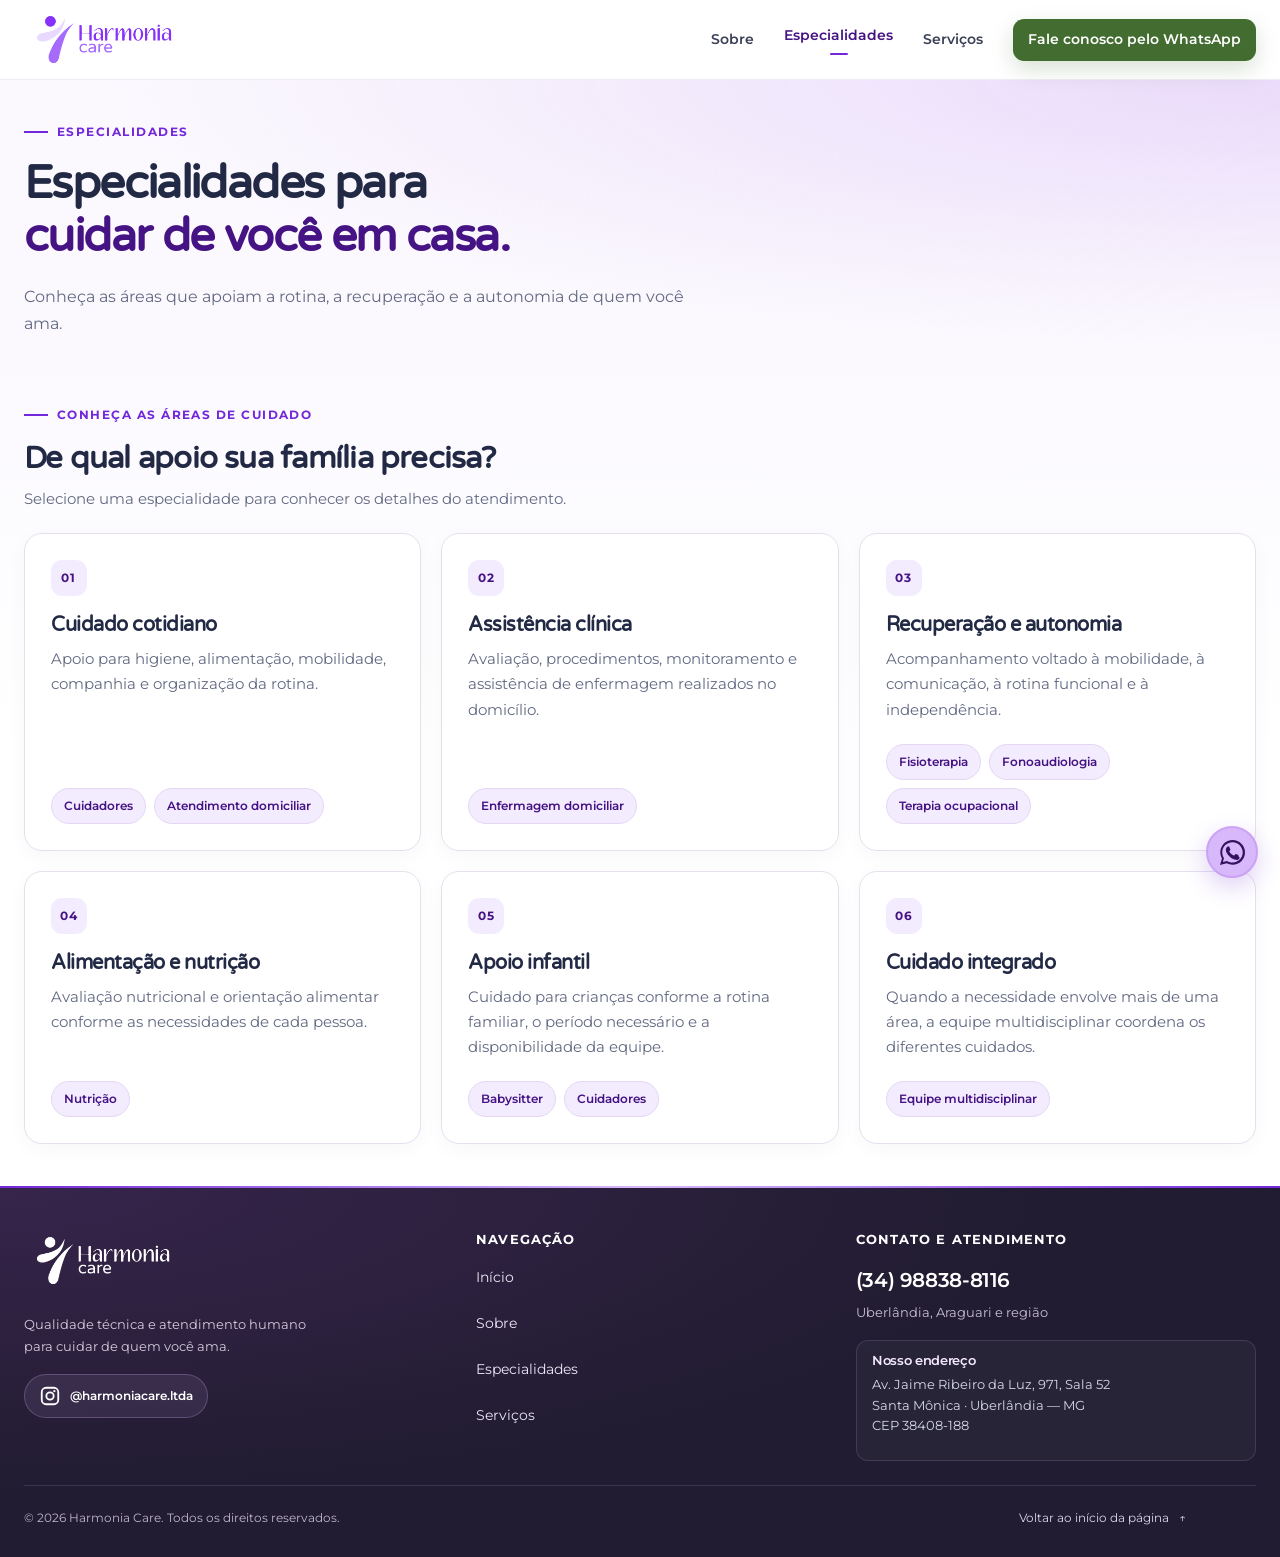
==== especialidades/index.html @ 099e7944 "Tighten spacing across site pages" ====
<!doctype html>
<html lang="pt-BR">
<head>
  <meta charset="UTF-8" />
  <meta name="viewport" content="width=device-width, initial-scale=1.0" />
  <meta name="description" content="Conheça as especialidades de cuidado domiciliar da Harmonia Care para apoio cotidiano, assistência clínica, reabilitação, nutrição e cuidado infantil." />
  <meta name="theme-color" content="#52168f" />
  <title>Especialidades de cuidado domiciliar | Harmonia Care</title>
  <link rel="icon" href="/assets/images/logo.png" />
  <link rel="preload" as="font" href="/assets/fonts/varela-round-latin.woff2" type="font/woff2" crossorigin />
  <link rel="stylesheet" href="/styles.css?v=20261015-5" />
  <script src="/script.js?v=20261015-10" defer></script>
</head>
<body class="specialties-page">
  <a class="skip-link" href="#conteudo">Pular para o conteúdo</a>

  <header class="site-header" data-header>
    <div class="container header-inner">
      <a class="brand" href="/" aria-label="Harmonia Care — página inicial"><img src="/assets/images/logo.png" alt="Harmonia Care" width="600" height="252" /></a>
      <button class="menu-toggle" type="button" aria-expanded="false" aria-controls="primary-navigation" aria-label="Abrir menu"><span></span><span></span><span></span></button>
      <nav id="primary-navigation" class="primary-nav" aria-label="Navegação principal">
        <a href="/sobre/">Sobre</a><a href="/especialidades/" aria-current="page">Especialidades</a><a href="/servicos/">Serviços</a><a class="header-whatsapp js-whatsapp" href="https://wa.me/5534988388116?text=Ol%C3%A1%2C%20gostaria%20de%20orienta%C3%A7%C3%A3o%20sobre%20as%20especialidades%20da%20Harmonia%20Care." target="_blank" rel="noopener noreferrer" data-section="header_specialties" data-service-interest="general">Fale conosco pelo WhatsApp</a>
      </nav>
    </div>
  </header>

  <main id="conteudo">
    <section class="specialty-hero" aria-labelledby="specialty-title">
      <div class="container specialty-hero__grid">
        <div>
          <p class="eyebrow">Especialidades</p>
          <h1 id="specialty-title">Especialidades para <span>cuidar de você em casa.</span></h1>
        </div>
        <p class="specialty-hero__lead">Conheça as áreas que apoiam a rotina, a recuperação e a autonomia de quem você ama.</p>
      </div>
    </section>

    <section class="specialty-options section--tight" aria-labelledby="options-title">
      <div class="container">
        <div class="compact-heading"><p class="eyebrow">Conheça as áreas de cuidado</p><h2 id="options-title">De qual apoio sua família precisa?</h2><p>Selecione uma especialidade para conhecer os detalhes do atendimento.</p></div>
        <div class="specialty-grid">
          <article><span>01</span><h3>Cuidado cotidiano</h3><p>Apoio para higiene, alimentação, mobilidade, companhia e organização da rotina.</p><div><a href="/servicos/#cuidadores">Cuidadores</a><a href="/servicos/#atendimento-domiciliar">Atendimento domiciliar</a></div></article>
          <article><span>02</span><h3>Assistência clínica</h3><p>Avaliação, procedimentos, monitoramento e assistência de enfermagem realizados no domicílio.</p><div><a href="/servicos/#enfermagem">Enfermagem domiciliar</a></div></article>
          <article><span>03</span><h3>Recuperação e autonomia</h3><p>Acompanhamento voltado à mobilidade, à comunicação, à rotina funcional e à independência.</p><div><a href="/servicos/#fisioterapia">Fisioterapia</a><a href="/servicos/#fonoaudiologia">Fonoaudiologia</a><a href="/servicos/#terapia-ocupacional">Terapia ocupacional</a></div></article>
          <article><span>04</span><h3>Alimentação e nutrição</h3><p>Avaliação nutricional e orientação alimentar conforme as necessidades de cada pessoa.</p><div><a href="/servicos/#nutricao">Nutrição</a></div></article>
          <article><span>05</span><h3>Apoio infantil</h3><p>Cuidado para crianças conforme a rotina familiar, o período necessário e a disponibilidade da equipe.</p><div><a href="/servicos/#babysitter">Babysitter</a><a href="/servicos/#cuidadores">Cuidadores</a></div></article>
          <article><span>06</span><h3>Cuidado integrado</h3><p>Quando a necessidade envolve mais de uma área, a equipe multidisciplinar coordena os diferentes cuidados.</p><div><a href="/servicos/#atendimento-domiciliar">Equipe multidisciplinar</a></div></article>
        </div>
      </div>
    </section>

  </main>

  <a class="floating-whatsapp js-whatsapp" href="https://wa.me/5534988388116?text=Ol%C3%A1%2C%20gostaria%20de%20informa%C3%A7%C3%B5es%20sobre%20os%20servi%C3%A7os%20da%20Harmonia%20Care." target="_blank" rel="noopener noreferrer" data-section="floating" data-service-interest="general" aria-label="Falar com a Harmonia Care pelo WhatsApp"><svg viewBox="0 0 24 24" aria-hidden="true"><path d="M20.5 3.5A11.8 11.8 0 0 0 12.1 0C5.6 0 .3 5.3.3 11.8c0 2.1.6 4.2 1.6 6L0 24l6.4-1.7a12 12 0 0 0 5.7 1.4h.1c6.5 0 11.8-5.3 11.8-11.8 0-3.2-1.2-6.2-3.5-8.4Zm-8.4 18.2c-1.8 0-3.6-.5-5.1-1.4l-.4-.2-3.8 1 1-3.7-.2-.4a9.8 9.8 0 1 1 8.5 4.7Zm5.4-7.4c-.3-.1-1.7-.8-2-.9-.3-.1-.5-.1-.7.2l-.9 1.1c-.2.2-.4.2-.7.1-1.8-.9-3-1.6-4.2-3.6-.3-.5.3-.5.9-1.7.1-.2 0-.5 0-.7l-.9-2c-.2-.5-.5-.5-.7-.5h-.6c-.2 0-.6.1-.9.4-.3.3-1.2 1.2-1.2 2.9s1.2 3.3 1.4 3.5c.2.2 2.4 3.7 5.8 5.2 2.1.9 2.9 1 3.9.8.6-.1 1.7-.7 1.9-1.3.2-.7.2-1.2.2-1.3-.1-.1-.3-.2-.6-.3Z"/></svg></a>

  <footer class="site-footer site-footer--refined">
    <div class="container footer__grid">
      <div class="footer__brand">
        <a class="footer__home" href="/" aria-label="Harmonia Care — página inicial"><img src="/assets/images/logo.png" alt="Harmonia Care" width="600" height="252" loading="lazy" /></a>
        <p>Qualidade técnica e atendimento humano para cuidar de quem você ama.</p>
        <a class="footer-social js-instagram" href="https://www.instagram.com/harmoniacare.ltda/" target="_blank" rel="noopener noreferrer" data-section="footer" aria-label="Acompanhar a Harmonia Care no Instagram"><svg viewBox="0 0 24 24" aria-hidden="true"><path d="M7.8 2h8.4A5.8 5.8 0 0 1 22 7.8v8.4a5.8 5.8 0 0 1-5.8 5.8H7.8A5.8 5.8 0 0 1 2 16.2V7.8A5.8 5.8 0 0 1 7.8 2Zm-.2 2A3.6 3.6 0 0 0 4 7.6v8.8A3.6 3.6 0 0 0 7.6 20h8.8a3.6 3.6 0 0 0 3.6-3.6V7.6A3.6 3.6 0 0 0 16.4 4H7.6Zm9.15 1.5a1.25 1.25 0 1 1 0 2.5 1.25 1.25 0 0 1 0-2.5ZM12 7a5 5 0 1 1 0 10 5 5 0 0 1 0-10Zm0 2a3 3 0 1 0 0 6 3 3 0 0 0 0-6Z"/></svg><span>@harmoniacare.ltda</span></a>
      </div>
      <nav class="footer__navigation" aria-label="Navegação do rodapé">
        <h2 class="visually-hidden">Navegação</h2>
        <ul>
          <li><a href="/">Início</a></li>
          <li><a href="/sobre/">Sobre</a></li>
          <li><a href="/especialidades/">Especialidades</a></li>
          <li><a href="/servicos/">Serviços</a></li>
        </ul>
      </nav>
      <div class="footer__details">
        <h2>Contato e atendimento</h2>
        <a class="footer__phone" href="tel:+5534988388116">(34) 98838-8116</a>
        <p class="footer__coverage">Uberlândia, Araguari e região</p>
        <div class="footer__address"><h3>Nosso endereço</h3><address>Av. Jaime Ribeiro da Luz, 971, Sala 52<br />Santa Mônica · Uberlândia — MG<br />CEP 38408-188</address></div>
      </div>
    </div>
    <div class="container footer__bottom"><p>© <span data-current-year>2026</span> Harmonia Care. Todos os direitos reservados.</p><a href="#conteudo">Voltar ao início da página <span aria-hidden="true">↑</span></a></div>
  </footer>
<aside class="whatsapp-nudge" data-whatsapp-nudge aria-labelledby="help-title" hidden>
      <button type="button" data-whatsapp-nudge-close aria-label="Fechar ajuda">×</button>
      <img class="whatsapp-nudge__logo" src="/assets/images/logo.png" alt="Harmonia Care" width="600" height="252" />
      <h2 id="help-title">Precisa de orientação?</h2>
      <p class="whatsapp-nudge__description">Conte de que sua família precisa. Ajudamos a encontrar o atendimento adequado.</p>
      <a class="button js-whatsapp" href="https://wa.me/5534988388116?text=Ol%C3%A1%2C%20preciso%20de%20orienta%C3%A7%C3%A3o%20para%20escolher%20um%20servi%C3%A7o." target="_blank" rel="noopener noreferrer" data-section="contextual_nudge" data-service-interest="general">Pedir orientação</a>
    </aside>
  <aside class="partner-popup" data-partner-popup aria-labelledby="partner-popup-title" hidden>
      <button class="partner-popup__close" type="button" aria-label="Fechar mensagem de parceiros">×</button>
      <p class="partner-popup__eyebrow">Nossa rede de cuidado</p>
      <strong id="partner-popup-title">Conheça nossos parceiros</strong>
      <div class="partner-popup__logos">
        <a href="https://somaneuromodulacao.com.br/" target="_blank" rel="noopener noreferrer" aria-label="Visitar o site da Soma Neuromodulação"><img src="/assets/images/partner-soma.webp" alt="Soma Neuromodulação" width="500" height="199" /><span>Soma Neuromodulação ↗</span></a>
        <a href="https://cirurgicauberlandia.com.br/" target="_blank" rel="noopener noreferrer" aria-label="Visitar o site da Cirúrgica Uberlândia"><img src="/assets/images/partner-cirurgica.png" alt="Cirúrgica Uberlândia" width="400" height="131" /><span>Cirúrgica Uberlândia ↗</span></a>
      </div>
      <a href="/#parceiros">Ver nossos parceiros →</a>
    </aside>
  </body>
</html>
---- styles.css ----
@font-face {
  font-family: "Montserrat";
  src: url("assets/fonts/montserrat-latin.woff2") format("woff2");
  font-style: normal;
  font-weight: 400 700;
  font-display: swap;
}

@font-face {
  font-family: "Varela Round";
  src: url("assets/fonts/varela-round-latin.woff2") format("woff2");
  font-style: normal;
  font-weight: 400;
  font-display: swap;
}

:root {
  --brand: #7227db;
  --brand-dark: #451383;
  --brand-soft: #f3ecff;
  --action: #426c30;
  --action-dark: #315222;
  --contact: #d7b8fa;
  --ink: #222945;
  --muted: #626982;
  --surface: #ffffff;
  --surface-alt: #f8f7fb;
  --border: #e6e2eb;
  --shadow: 0 20px 60px rgba(45, 21, 78, 0.12);
  --radius-lg: 28px;
  --radius-md: 18px;
  --container: 1320px;
  --header-height: 80px;
}

*, *::before, *::after { box-sizing: border-box; }
html { scroll-behavior: smooth; scroll-padding-top: calc(var(--header-height) + 36px); }
body { margin: 0; overflow-x: clip; color: var(--ink); background: var(--surface); font-family: "Montserrat", Arial, sans-serif; font-size: 17px; line-height: 1.65; }
body.menu-open { overflow: hidden; }
img { display: block; max-width: 100%; }
a { color: inherit; }
button, a { -webkit-tap-highlight-color: transparent; }
h1, h2, h3, p { margin-top: 0; }
h1, h2, h3 { color: var(--ink); font-family: "Varela Round", "Montserrat", sans-serif; line-height: 1.12; letter-spacing: -0.025em; }
h1 { max-width: 760px; margin-bottom: 24px; font-size: clamp(2.55rem, 4.7vw, 4.65rem); }
h2 { margin-bottom: 18px; font-size: clamp(2rem, 3.4vw, 3.25rem); }
h3 { margin-bottom: 14px; font-size: clamp(1.3rem, 1.8vw, 1.65rem); }
p { margin-bottom: 20px; }
.container { width: min(calc(100% - 48px), var(--container)); margin-inline: auto; }
.section { padding: 80px 0; }
.section--compact { padding: 38px 0; }
.section--tight { padding: 56px 0; }

.skip-link { position: fixed; z-index: 1000; top: 12px; left: 12px; padding: 12px 18px; transform: translateY(-160%); color: #fff; background: var(--brand-dark); border-radius: 8px; text-decoration: none; }
.skip-link:focus { transform: translateY(0); }
:focus-visible { outline: 3px solid #b46cff; outline-offset: 4px; }

.site-header { position: sticky; z-index: 100; top: 0; height: var(--header-height); background: rgba(255,255,255,0.94); border-bottom: 1px solid rgba(69,19,131,0.08); backdrop-filter: blur(14px); }
.header-inner { display: flex; align-items: center; height: 100%; gap: 34px; }
.brand { flex: 0 0 auto; }
.brand img { width: 156px; height: auto; }
.primary-nav { display: flex; align-items: center; justify-content: center; gap: 30px; margin-left: auto; }
.primary-nav a { color: #3b4057; font-size: 0.88rem; font-weight: 600; text-decoration: none; transition: color 160ms ease; }
.primary-nav a:hover { color: var(--brand); }
.primary-nav a[aria-current="page"] { color: var(--brand-dark); }
.primary-nav a[aria-current="page"]:not(.header-whatsapp)::after { content: ""; display: block; width: 18px; height: 2px; margin: 5px auto 0; background: var(--brand); border-radius: 999px; }
.primary-nav .header-whatsapp { min-height: 42px; padding: 9px 15px; color: #fff; background: var(--action); border-radius: 11px; box-shadow: 0 8px 22px rgba(66,108,48,.2); }
.primary-nav .header-whatsapp:hover, .primary-nav .header-whatsapp:focus-visible { color: #fff; background: var(--action); }
.primary-nav .header-whatsapp:active { background: var(--action); }
.menu-toggle { display: none; width: 44px; height: 44px; margin-left: auto; padding: 10px; background: transparent; border: 0; border-radius: 9px; cursor: pointer; }
.menu-toggle span { display: block; width: 24px; height: 2px; margin: 5px 0; background: var(--ink); transition: transform 180ms ease, opacity 180ms ease; }

.home-page .site-header { position: fixed; top: 0; right: 0; left: 0; color: #fff; background: linear-gradient(180deg, rgba(35,8,62,.46), rgba(35,8,62,0)); border-bottom: 0; backdrop-filter: none; transition: background 180ms ease, border-color 180ms ease, box-shadow 180ms ease, backdrop-filter 180ms ease; }
.home-page .brand img { filter: brightness(0) invert(1); }
.home-page .primary-nav > a:not(.header-whatsapp) { color: rgba(255,255,255,.94); text-shadow: 0 2px 16px rgba(24,4,42,.38); }
.home-page .primary-nav > a:not(.header-whatsapp):hover { color: #e4ccff; }
.home-page .menu-toggle span { background: #fff; }
.home-page .site-header.is-scrolled { background: rgba(255,255,255,.96); border-bottom: 1px solid rgba(69,19,131,.1); box-shadow: 0 10px 30px rgba(35,17,54,.09); backdrop-filter: blur(14px); }
.home-page .site-header.is-scrolled .brand img { filter: none; }
.home-page .site-header.is-scrolled .primary-nav > a:not(.header-whatsapp) { color: #3b4057; text-shadow: none; }
.home-page .site-header.is-scrolled .primary-nav > a:not(.header-whatsapp):hover { color: var(--brand); }
.home-page .site-header.is-scrolled .menu-toggle span { background: var(--ink); }

.button { display: inline-flex; align-items: center; justify-content: center; min-height: 48px; padding: 13px 22px; border: 2px solid transparent; border-radius: 12px; font-size: 0.9rem; font-weight: 700; line-height: 1.2; text-align: center; text-decoration: none; transition: transform 160ms ease, background 160ms ease, border-color 160ms ease; }
.button:hover { transform: translateY(-2px); }
.button--primary { color: #35115f; background: var(--contact); border-color: #cba2f4; box-shadow: 0 9px 24px rgba(111,43,213,.22); }
.button--primary:hover, .button--primary:focus-visible { color: #fff; background: var(--brand-dark); }
.button--secondary { color: var(--brand-dark); background: transparent; border-color: rgba(69,19,131,0.24); }
.button--secondary:hover { background: var(--brand-soft); border-color: var(--brand); }
.button--light { color: var(--brand-dark); background: #fff; box-shadow: 0 12px 35px rgba(25,7,46,0.16); }
.button--light:hover { background: #f8f2ff; }
.header-cta { min-height: 44px; padding: 11px 18px; font-size: 0.82rem; }

.eyebrow { display: flex; align-items: center; gap: 9px; margin-bottom: 16px; color: var(--brand); font-size: 0.76rem; font-weight: 700; letter-spacing: 0.12em; text-transform: uppercase; }
.eyebrow::first-line { letter-spacing: 0.1em; }
.eyebrow::before { content: ""; width: 24px; height: 2px; background: currentColor; }
.eyebrow--light { color: #e9dcff; }

.home-signature { position: relative; overflow: hidden; color: #fff; background: linear-gradient(180deg, #2f0c52 0%, #461172 61%, #6425a0 100%); }
.home-signature::before { content: ""; position: absolute; z-index: 1; right: -180px; bottom: -280px; width: 660px; height: 660px; background: radial-gradient(circle, rgba(183,123,239,.24), transparent 68%); border-radius: 50%; pointer-events: none; }
.hero { position: relative; min-height: 100svh; overflow: hidden; padding: 0; color: #fff; background: #321055; border: 0; }
.hero::before { content: ""; position: absolute; z-index: 2; inset: 0; background: linear-gradient(90deg, rgba(35,8,62,.96) 0%, rgba(52,15,88,.91) 31%, rgba(68,20,111,.57) 57%, rgba(58,17,96,.14) 78%, rgba(45,12,76,.18) 100%); pointer-events: none; }
.hero::after { content: ""; position: absolute; z-index: 2; right: 0; bottom: 0; left: 0; height: 150px; background: linear-gradient(180deg, transparent 0%, rgba(47,12,82,.2) 36%, #461172 100%); pointer-events: none; }
.hero .container { width: min(calc(100% - 48px), 1360px); }
.hero__grid { position: static; display: flex; align-items: center; min-height: inherit; }
.hero__content { position: relative; z-index: 4; width: min(600px, 46vw); padding: 92px 0 142px; text-shadow: 0 2px 22px rgba(20,4,35,.24); }
.hero h1 { max-width: 600px; margin-bottom: 24px; color: #fff; font-size: clamp(2.55rem, 3.7vw, 3.5rem); line-height: 1.1; letter-spacing: -.035em; }
.hero h1 span { display: block; color: #dcc4fa; }
.hero .eyebrow { max-width: 560px; margin-bottom: 26px; color: #eadcff; }
.hero__lead { max-width: 510px; margin-bottom: 30px; color: rgba(255,255,255,.9); font-size: clamp(1rem, 1.05vw, 1.08rem); line-height: 1.75; }
.hero__actions { display: flex; flex-wrap: wrap; gap: 16px; }
.hero .button--primary { color: var(--brand-dark); background: #fff; box-shadow: 0 12px 28px rgba(28,7,49,.22); }
.hero .button--primary:hover, .hero .button--primary:focus-visible { color: var(--brand-dark); background: #f5effb; }
.hero .button--secondary { color: #fff; border-color: rgba(255,255,255,.5); }
.hero .button--secondary:hover { background: rgba(255,255,255,.12); border-color: #fff; }

.hero__visual { position: absolute; z-index: 1; inset: 0; }
.hero-carousel { position: absolute; inset: 0; }
.hero-carousel::before { display: none; }
.hero-carousel__viewport { position: absolute; inset: 0; overflow: hidden; background: #321055; border: 0; border-radius: 0; box-shadow: none; }
.hero-slide { position: absolute; inset: 0; margin: 0; visibility: hidden; opacity: 0; transition: opacity 650ms ease, visibility 0s linear 650ms; }
.hero-slide.is-active { z-index: 1; visibility: visible; opacity: 1; transition-delay: 0s; }
.hero-slide img { width: 100%; height: 100%; object-fit: cover; }
.hero-slide.is-active img { transform: none; }
.hero-slide:first-child img { object-position: 67% center; }
.hero-slide:nth-child(2) img { object-position: 62% center; }
.hero-slide:nth-child(3) img { object-position: 72% center; }
.hero-slide:nth-child(4) img { object-position: 68% center; }
.hero-slide:nth-child(5) img { object-position: 68% center; }
.hero-partners { position: absolute; z-index: 5; right: max(24px, calc((100vw - 1360px) / 2)); bottom: 118px; width: min(640px, 46vw); padding: 14px; background: linear-gradient(115deg, rgba(38,9,65,.5), rgba(71,24,109,.34)); border: 1px solid rgba(255,255,255,.18); border-radius: 16px; box-shadow: 0 16px 42px rgba(22,4,38,.18); backdrop-filter: blur(10px); }
.hero-partners__heading { display: flex; align-items: center; justify-content: space-between; gap: 20px; margin-bottom: 10px; }
.hero-partners__heading .eyebrow { margin: 0; color: #e7d2ff; font-size: .65rem; }
.hero-partners__heading h2 { margin: 0; color: #fff; font-family: "Montserrat", sans-serif; font-size: .78rem; letter-spacing: .01em; }
.hero-partners__logos { display: grid; grid-template-columns: repeat(2, 1fr); gap: 10px; }
.hero-partner { display: grid; grid-template-columns: 112px 1fr; align-items: center; gap: 12px; min-height: 78px; padding: 10px 12px; color: var(--ink); background: rgba(255,255,255,.95); border: 1px solid rgba(255,255,255,.62); border-radius: 12px; text-decoration: none; transition: transform 180ms ease, background 180ms ease; }
.hero-partner:hover { background: #fff; transform: translateY(-2px); }
.hero-partner img { width: 112px; height: 44px; padding: 4px; object-fit: contain; background: #faf8fc; border-radius: 8px; }
.hero-partner strong, .hero-partner small { display: block; }
.hero-partner strong { font-size: .68rem; line-height: 1.25; }
.hero-partner small { margin-top: 3px; color: var(--muted); font-size: .55rem; line-height: 1.3; }

.partner-popup[hidden] { display: none; }
.partner-popup { position: fixed; z-index: 300; right: 22px; bottom: 94px; width: min(350px, calc(100vw - 40px)); padding: 22px; color: var(--ink); background: rgba(255,255,255,.97); border: 1px solid #dcd0ea; border-radius: 18px; box-shadow: 0 24px 70px rgba(32,10,58,.25); opacity: 0; transform: translateY(18px); transition: opacity 220ms ease, transform 220ms ease; backdrop-filter: blur(12px); }
.partner-popup.is-visible { opacity: 1; transform: translateY(0); }
.partner-popup__close { position: absolute; top: 9px; right: 9px; display: grid; place-items: center; width: 36px; height: 36px; padding: 0; color: #51485c; background: transparent; border: 0; border-radius: 50%; font-size: 1.35rem; cursor: pointer; }
.partner-popup__close:hover { background: #f3edf8; }
.partner-popup__eyebrow { margin: 0 0 4px; color: var(--brand); font-size: .62rem; font-weight: 700; letter-spacing: .11em; text-transform: uppercase; }
.partner-popup > strong { display: block; padding-right: 30px; font-family: "Varela Round", sans-serif; font-size: 1rem; }
.partner-popup__logos { display: grid; grid-template-columns: 1fr 1fr; align-items: center; gap: 8px; margin: 15px 0 13px; }
.partner-popup__logos img { width: 100%; height: 42px; padding: 7px; object-fit: contain; background: #faf8fc; border: 1px solid #eee8f3; border-radius: 9px; }
.partner-popup > a { color: var(--brand-dark); font-size: .72rem; font-weight: 700; text-decoration: none; }

.section-heading { max-width: 760px; margin: 0 auto 48px; text-align: center; }
.section-heading .eyebrow { justify-content: center; }
.section-heading p:last-child { color: var(--muted); }
.services { background: linear-gradient(180deg, #fff 0%, #faf7ff 100%); }
.services__heading { margin-bottom: 38px; }
.services-grid { display: grid; grid-template-columns: repeat(4, minmax(0, 1fr)); gap: 16px; }
.service-card { position: relative; display: flex; min-width: 0; min-height: 250px; padding: 24px; overflow: hidden; flex-direction: column; background: rgba(255,255,255,.96); border: 1px solid #e4d9ef; border-radius: 20px; box-shadow: 0 12px 32px rgba(49,25,76,.07); transition: transform 180ms ease, border-color 180ms ease, box-shadow 180ms ease; }
.service-card:hover { transform: translateY(-4px); border-color: #b992e5; box-shadow: 0 18px 42px rgba(49,25,76,.13); }
.service-card::before { content: ""; position: absolute; top: 0; right: 24px; left: 24px; height: 3px; background: linear-gradient(90deg, var(--brand-dark), #a76cf0); border-radius: 0 0 4px 4px; }
.service-card::after { content: ""; position: absolute; width: 110px; height: 110px; right: -66px; bottom: -70px; background: var(--card-accent, #e6d5ff); border-radius: 50%; opacity: .55; }
.service-card:nth-child(3n+2) { --card-accent: #d9ead0; }
.service-card:nth-child(3n) { --card-accent: #ffe0e9; }
.service-card__top { display: flex; align-items: center; justify-content: space-between; gap: 12px; margin-bottom: 22px; }
.service-card__category { padding: 6px 9px; color: var(--brand-dark); background: var(--brand-soft); border: 1px solid #e4d3f5; border-radius: 999px; font-size: .61rem; font-weight: 700; letter-spacing: .04em; text-transform: uppercase; }
.service-card__number { color: #a59bac; font-size: .7rem; font-weight: 700; letter-spacing: .08em; }
.service-card h3 { margin-bottom: 10px; font-size: 1.2rem; }
.service-card > p { margin: 0 0 22px; color: var(--muted); font-size: .78rem; line-height: 1.58; }
.card-link { position: relative; z-index: 1; display: inline-flex; align-items: center; gap: 7px; margin-top: auto; color: var(--brand-dark); font-size: 0.84rem; font-weight: 700; text-decoration: none; }
.card-link span { transition: transform 160ms ease; }
.card-link:hover span { transform: translateX(4px); }

.brand-belief { padding: 70px 0; color: #fff; background: #2f0c56; }
.brand-belief__grid { display: grid; grid-template-columns: .92fr 1.08fr; align-items: center; gap: 80px; }
.brand-belief .eyebrow { color: #cbaaff; }
.brand-belief h2, .brand-belief h3 { color: #fff; }
.brand-belief__statement > p:not(.eyebrow, .brand-belief__signature) { max-width: 610px; margin-bottom: 24px; color: #ded0ed; }
.brand-belief__signature { display: flex; flex-wrap: wrap; align-items: center; gap: 8px; margin: 0; color: #fff; font-size: .73rem; font-weight: 700; letter-spacing: .03em; }
.brand-belief__signature span { color: #bd8cff; }
.brand-belief__principles { display: grid; gap: 10px; margin: 0; padding: 0; list-style: none; }
.brand-belief__principles li { display: grid; grid-template-columns: 42px 1fr; gap: 16px; padding: 19px 20px; background: rgba(255,255,255,.075); border: 1px solid rgba(255,255,255,.13); border-radius: 16px; }
.brand-belief__principles li > span { color: #c59bff; font-size: .7rem; font-weight: 700; letter-spacing: .08em; }
.brand-belief__principles h3 { margin: 0 0 5px; font-size: 1.05rem; }
.brand-belief__principles p { margin: 0; color: #dacbe9; font-size: .76rem; line-height: 1.55; }

.brand-experience { grid-column: 1 / -1; display: grid; grid-template-columns: 1.2fr repeat(3, 1fr); gap: 10px; margin-top: 6px; padding-top: 18px; border-top: 1px solid rgba(255,255,255,.14); }
.brand-experience > div, .brand-experience article { padding: 13px 15px; background: rgba(255,255,255,.06); border: 1px solid rgba(255,255,255,.1); border-radius: 12px; }
.brand-experience > div p { margin: 0 0 2px; color: #cbaaff; font-size: .6rem; font-weight: 700; letter-spacing: .08em; text-transform: uppercase; }
.brand-experience h3 { margin: 0; font-size: .92rem; }
.brand-experience strong, .brand-experience span { display: block; }
.brand-experience strong { margin-bottom: 3px; color: #fff; font-size: .75rem; }
.brand-experience span { color: #d9cbe8; font-size: .65rem; line-height: 1.4; }
.brand-experience small { grid-column: 1 / -1; color: #bcaacb; font-size: .6rem; text-align: right; }

.service-hero { padding: 58px 0; color: var(--ink); background: linear-gradient(132deg, #fff 0%, #faf7ff 58%, #eee1ff 100%); border-bottom: 1px solid #e7dbf4; }
.service-hero__grid { display: grid; grid-template-columns: 1.08fr .92fr; align-items: center; gap: 68px; }
.service-hero h1 { max-width: 670px; margin: 0 0 20px; color: var(--ink); font-size: clamp(2.55rem, 4.5vw, 4.25rem); }
.service-hero .eyebrow { color: var(--brand); }
.service-hero__lead { max-width: 690px; margin: 0 0 26px; color: var(--muted); font-size: 1rem; }
.service-hero__actions { display: flex; flex-wrap: wrap; gap: 12px; }
.service-hero__secondary { color: var(--brand-dark); border-color: #cdb3e8; }
.service-hero__secondary:hover { background: #f4edfc; border-color: var(--brand); }
.care-summary { padding: 26px; color: var(--ink); background: rgba(255,255,255,.96); border: 1px solid rgba(255,255,255,.62); border-radius: 22px; box-shadow: 0 25px 65px rgba(35,9,66,.25); }
.care-summary__title { margin: 0 0 12px; color: var(--brand-dark); font-size: .72rem; font-weight: 700; letter-spacing: .1em; text-transform: uppercase; }
.care-summary dl { margin: 0; }
.care-summary dl > div { display: grid; grid-template-columns: 108px 1fr; gap: 14px; padding: 11px 0; border-top: 1px solid #ece5f2; }
.care-summary dt { color: var(--ink); font-size: .72rem; font-weight: 700; }
.care-summary dd { margin: 0; color: var(--muted); font-size: .72rem; line-height: 1.45; }
.care-flow { background: #fff; }
.compact-heading { max-width: 760px; margin-bottom: 28px; }
.compact-heading--center { margin-right: auto; margin-left: auto; text-align: center; }
.compact-heading--center .eyebrow { justify-content: center; }
.compact-heading h2 { margin-bottom: 10px; font-size: clamp(1.9rem, 3vw, 2.8rem); }
.compact-heading > p:last-child { margin: 0; color: var(--muted); }
.care-flow__steps { display: grid; grid-template-columns: repeat(4, 1fr); gap: 12px; margin: 0; padding: 0; list-style: none; }
.care-flow__steps li { padding: 20px; background: #faf8fc; border: 1px solid #e8e0ee; border-radius: 16px; }
.care-flow__steps li > span { color: var(--brand); font-size: .68rem; font-weight: 700; letter-spacing: .08em; }
.care-flow__steps h3 { margin: 12px 0 6px; font-size: 1rem; }
.care-flow__steps p { margin: 0; color: var(--muted); font-size: .72rem; line-height: 1.5; }
.service-catalog { background: #f8f6fa; }
.service-detail-grid { display: grid; grid-template-columns: repeat(2, 1fr); gap: 14px; }
.service-detail { position: relative; scroll-margin-top: calc(var(--header-height) + 24px); padding: 28px; overflow: hidden; background: linear-gradient(145deg, #fff 65%, #fbf7ff); border: 1px solid #e5dced; border-radius: 18px; box-shadow: 0 10px 28px rgba(48,29,65,.05); }
.service-detail::before { content: ""; position: absolute; top: 0; bottom: 0; left: 0; width: 4px; background: linear-gradient(180deg, var(--brand), #b47af2); }
.service-detail--featured { background: linear-gradient(145deg, #fff, #fbf5ff); border-color: #c9aae7; }
.service-detail__heading { display: grid; grid-template-columns: 38px 1fr; gap: 12px; align-items: start; margin-bottom: 13px; }
.service-detail__heading > span { padding-top: 3px; color: var(--brand); font-size: .68rem; font-weight: 700; letter-spacing: .08em; }
.service-detail__heading p { margin: 0 0 2px; color: #6f6479; font-size: .64rem; font-weight: 700; letter-spacing: .07em; text-transform: uppercase; }
.service-detail__heading h3 { margin: 0; font-size: 1.24rem; }
.service-detail > p { margin: 0 0 15px 50px; color: var(--muted); font-size: .78rem; line-height: 1.55; }
.service-detail h4 { margin: 0 0 8px 50px; color: var(--ink); font-size: .68rem; letter-spacing: .04em; text-transform: uppercase; }
.service-detail ul { display: flex; flex-wrap: wrap; gap: 6px; margin: 0 0 18px 50px; padding: 0; list-style: none; }
.service-detail li { padding: 5px 8px; color: #5e5369; background: #f7f3fa; border: 1px solid #e8dfee; border-radius: 999px; font-size: .63rem; line-height: 1.25; }
.detail-cta { display: inline-flex; align-items: center; gap: 7px; margin-left: 50px; color: var(--brand-dark); font-size: .76rem; font-weight: 700; text-decoration: none; }
.detail-cta:hover { text-decoration: underline; text-underline-offset: 4px; }

/* Sobre */
.card-link--light { color: var(--brand-dark); }

/* Sobre — versão objetiva */
.about-intro { padding: 64px 0 70px; background: linear-gradient(125deg, #fff 0%, #fbf9fe 58%, #f0e5fb 100%); }
.about-intro__grid { display: grid; grid-template-columns: 1.05fr .95fr; align-items: center; gap: 72px; }
.about-intro__content h1 { max-width: 660px; margin-bottom: 22px; font-size: clamp(2.3rem, 3.5vw, 3.5rem); }
.about-principles { background: #fff; }
.about-principles__heading { max-width: 780px; margin-bottom: 32px; }
.about-principles__heading > p:last-child { color: var(--muted); font-size: 1rem; }
.about-principles__grid { display: grid; grid-template-columns: repeat(3, minmax(0, 1fr)); gap: 28px; }
.about-principles__grid article { padding: 24px 0 0; border-top: 2px solid #d9bef5; }
.about-principles__grid h3 { margin: 0 0 12px; font-size: 1.2rem; }
.about-principles__grid p { margin: 0; color: var(--muted); font-size: 1rem; line-height: 1.7; }
.about-page .about-offer { background: #faf7fd; }
.about-page .about-offer__grid article { background: #fff; min-height: 0; }
.about-page .about-offer__grid p { font-size: .95rem; line-height: 1.65; }
@media (max-width: 820px) { .about-principles__grid { grid-template-columns: 1fr; gap: 24px; } }
.about-intro__content > p:not(.eyebrow) { max-width: 680px; color: var(--muted); font-size: .96rem; }
.about-intro__facts { margin: 28px 0 30px; border-top: 1px solid var(--border); }
.about-intro__facts > div { display: grid; grid-template-columns: 142px 1fr; gap: 18px; padding: 13px 0; border-bottom: 1px solid var(--border); }
.about-intro__facts dt { color: var(--ink); font-size: .73rem; font-weight: 700; }
.about-intro__facts dd { margin: 0; color: var(--muted); font-size: .77rem; }
.about-intro__visual { position: relative; margin: 0; }
.about-intro__visual::before { content: ""; position: absolute; inset: -11px 16px 14px -11px; background: linear-gradient(145deg, #d9bef5, #f3eafb); border-radius: 28px 72px 28px 28px; transform: rotate(-1.5deg); }
.about-intro__visual img { position: relative; width: 100%; height: auto; aspect-ratio: 1.08 / 1; object-fit: cover; object-position: center; border-radius: 24px 66px 24px 24px; box-shadow: 0 22px 48px rgba(45,23,70,.14); }
.about-offer { background: #fff; }
.about-offer .compact-heading { max-width: 780px; margin-bottom: 30px; }
.about-offer__grid { display: grid; grid-template-columns: repeat(3, 1fr); gap: 14px; }
.about-offer__grid article { display: flex; min-height: 240px; padding: 24px; flex-direction: column; background: #fbf9fd; border: 1px solid var(--border); border-radius: 18px; }
.about-offer__grid article > span { color: var(--brand); font-size: .68rem; font-weight: 700; letter-spacing: .08em; }
.about-offer__grid h3 { margin: 18px 0 10px; font-size: 1.25rem; }
.about-offer__grid p { margin: 0 0 22px; color: var(--muted); font-size: .78rem; }
.about-offer__grid a { margin-top: auto; color: var(--brand-dark); font-size: .75rem; font-weight: 700; text-decoration: none; }

/* Especialidades */
.specialty-hero { padding: 54px 0; background: linear-gradient(120deg, #fff 0%, #faf7ff 55%, #eadbfa 100%); border-bottom: 1px solid #e3d5ee; }
.specialty-hero__grid { display: block; }
.specialty-hero h1 { max-width: 820px; margin: 0; font-size: clamp(2.7rem, 4.5vw, 4.35rem); }
.specialty-hero__lead { max-width: 680px; margin: 22px 0 0; color: var(--muted); font-size: .96rem; }
.specialty-hero__grid > p { max-width: 580px; margin: 0 0 8px; color: var(--muted); font-size: 1rem; }
.specialty-options { background: #fff; }
.specialty-grid { display: grid; grid-template-columns: repeat(3, 1fr); gap: 14px; }
.specialty-grid article { display: flex; min-height: 260px; padding: 24px; flex-direction: column; background: linear-gradient(145deg, #fff, #fcfaff); border: 1px solid #e4d9ed; border-radius: 18px; box-shadow: 0 10px 28px rgba(48,29,65,.05); }
.specialty-grid article > span { color: var(--brand); font-size: .68rem; font-weight: 700; letter-spacing: .09em; }
.specialty-grid h3 { margin: 15px 0 9px; font-size: 1.25rem; }
.specialty-grid p { margin-bottom: 20px; color: var(--muted); font-size: .76rem; line-height: 1.55; }
.specialty-grid article > div { display: flex; flex-wrap: wrap; gap: 6px; margin-top: auto; }
.specialty-grid a { padding: 6px 9px; color: var(--brand-dark); background: var(--brand-soft); border: 1px solid #dfccef; border-radius: 999px; font-size: .64rem; font-weight: 700; text-decoration: none; }
.specialty-grid a:hover { color: #fff; background: var(--brand); border-color: var(--brand); }

.process { padding: 68px 0; color: var(--ink); background: linear-gradient(135deg, #fff 0%, #f4edfc 100%); border-top: 1px solid #e7dcef; border-bottom: 1px solid #e7dcef; }
.process h2, .process h3 { color: var(--ink); }
.process__grid { display: grid; grid-template-columns: .85fr 1.15fr; align-items: center; gap: 90px; }
.process .eyebrow { color: var(--brand); }
.process__intro > p:not(.eyebrow) { max-width: 490px; color: var(--muted); }
.process__steps { display: grid; gap: 14px; margin: 0; padding: 0; list-style: none; }
.process__steps li { display: flex; align-items: flex-start; gap: 20px; padding: 24px; background: rgba(255,255,255,.88); border: 1px solid #ded2e9; border-radius: 16px; box-shadow: 0 10px 28px rgba(53,31,75,.05); }
.process__steps h3 { margin: 0 0 6px; font-size: 1.18rem; }
.process__steps p { margin: 0; color: var(--muted); font-size: 0.9rem; }
.step-number { display: grid; place-items: center; flex: 0 0 42px; width: 42px; height: 42px; color: var(--brand-dark); background: var(--brand-soft); border: 1px solid #dcc9ef; border-radius: 50%; font-weight: 700; }


.faq { background: linear-gradient(135deg, #fff 0%, #faf7ff 56%, #f0e5fb 100%); border-top: 1px solid #e8dff0; }
.faq__grid { display: grid; grid-template-columns: .72fr 1.28fr; align-items: start; gap: 74px; }
.faq__intro { position: sticky; top: calc(var(--header-height) + 34px); }
.faq__intro h2 { margin-bottom: 15px; }
.faq__intro > p:not(.eyebrow) { max-width: 470px; margin-bottom: 26px; color: var(--muted); }
.faq__list { display: grid; gap: 10px; }
.faq__list details { overflow: hidden; background: rgba(255,255,255,.92); border: 1px solid #e1d6eb; border-radius: 15px; box-shadow: 0 8px 24px rgba(48,27,69,.05); }
.faq__list summary { position: relative; padding: 19px 54px 19px 21px; color: var(--ink); font-size: .92rem; font-weight: 700; line-height: 1.45; list-style: none; cursor: pointer; }
.faq__list summary::-webkit-details-marker { display: none; }
.faq__list summary::after { content: "+"; position: absolute; top: 50%; right: 20px; color: var(--brand); font-size: 1.35rem; font-weight: 400; transform: translateY(-50%); }
.faq__list details[open] summary::after { content: "−"; }
.faq__list details[open] summary { padding-bottom: 10px; color: var(--brand-dark); }
.faq__list details p { margin: 0; padding: 0 54px 20px 21px; color: var(--muted); font-size: .84rem; line-height: 1.65; }

.whatsapp-nudge[hidden] { display: none; }
.whatsapp-nudge { position: fixed; z-index: 305; right: 22px; bottom: 94px; width: min(330px, calc(100vw - 40px)); padding: 18px 44px 17px 18px; color: var(--ink); background: rgba(255,255,255,.98); border: 1px solid #dcd0ea; border-radius: 15px; box-shadow: 0 18px 50px rgba(32,10,58,.22); opacity: 0; transform: translateY(12px); transition: opacity 200ms ease, transform 200ms ease; backdrop-filter: blur(10px); }
.whatsapp-nudge.is-visible { opacity: 1; transform: translateY(0); }
.whatsapp-nudge { width: min(330px, calc(100vw - 40px)); padding: 18px; background: linear-gradient(145deg, #fff 65%, #f5effc); max-height: calc(100dvh - 110px); overflow-y: auto; }
.whatsapp-nudge__logo { display: block; width: 108px; height: auto; margin-bottom: 14px; }
.whatsapp-nudge h2 { margin: 0 0 9px; padding-right: 12px; font-size: 1.08rem; line-height: 1.35; }
.whatsapp-nudge p.whatsapp-nudge__description { margin: 0 0 16px; color: #626078; font-size: .84rem; line-height: 1.6; font-weight: 400; letter-spacing: normal; text-transform: none; }
.whatsapp-nudge .button { min-height: 44px; padding: 10px 16px; font-size: .78rem; }
.partner-popup { width: min(330px, calc(100vw - 40px)); padding: 18px; max-height: calc(100dvh - 110px); overflow-y: auto; }
.partner-popup__logos a { padding: 10px; color: var(--ink); background: #fff; border: 1px solid #e9def4; border-radius: 12px; text-decoration: none; font-size: .7rem; line-height: 1.5; }
.partner-popup__logos a:hover, .partner-popup__logos a:focus-visible { color: var(--brand); text-decoration: underline; }
.partner-popup__logos span { display: block; margin-top: 5px; }
.whatsapp-nudge > button { position: absolute; top: 7px; right: 8px; display: grid; place-items: center; width: 44px; height: 44px; padding: 0; color: #5d5367; background: transparent; border: 0; border-radius: 50%; font-size: 1.2rem; cursor: pointer; }
.whatsapp-nudge > button:hover { background: #f3edf8; }
.whatsapp-nudge p { margin: 0 0 5px; color: var(--brand); font-size: .62rem; font-weight: 700; letter-spacing: .06em; text-transform: uppercase; }
.whatsapp-nudge strong { display: block; margin-bottom: 11px; font-size: .78rem; line-height: 1.45; }
.whatsapp-nudge a { color: var(--brand-dark); font-size: .72rem; font-weight: 700; text-decoration: none; }
.whatsapp-nudge a:hover { text-decoration: underline; text-underline-offset: 4px; }
.whatsapp-nudge, .partner-popup { padding: 22px; border: 1px solid #dfcdef; border-top: 3px solid #d7b8fa; border-radius: 18px; background: linear-gradient(150deg, #fff 55%, #f5effc); box-shadow: 0 14px 42px rgba(47,25,71,.16); }
.partner-popup__close { width: 44px; height: 44px; }
.partner-popup > strong { font-size: 1.08rem; }
.partner-popup__logos img { height: 48px; padding: 3px; border: 0; background: #fff; }
.partner-popup > a { display: inline-flex; align-items: center; min-height: 44px; font-size: .78rem; }
.whatsapp-nudge button:focus-visible, .partner-popup button:focus-visible, .partner-popup a:focus-visible { outline: 2px solid var(--brand); outline-offset: 2px; }

.site-footer { padding: 64px 0 24px; color: #d5d8e6; background: #20243b; font-size: .86rem; }
.site-footer--refined { position: relative; padding: 42px 0 18px; color: #ddd5e9; background: radial-gradient(ellipse at 0 0, rgba(83,48,110,.44), transparent 58%), #211c31; }
.site-footer--refined::before { content: ""; position: absolute; inset: 0 0 auto; height: 2px; background: linear-gradient(90deg, #7227db, #d7b8fa 50%, #7227db); }
.site-footer--refined .footer__grid { grid-template-columns: 1.05fr .85fr 1.1fr; gap: clamp(30px, 5.5vw, 84px); align-items: start; }
.site-footer--refined .footer__brand img { width: 154px; margin: 0; }
.site-footer--refined .footer__home { display: inline-block; }
.site-footer--refined .footer__brand p { max-width: 300px; margin: 13px 0 17px; color: #d4cbdc; font-size: .84rem; line-height: 1.65; }
.site-footer--refined h2 { margin: 4px 0 13px; font-size: .7rem; letter-spacing: .11em; color: #cdb5e9; }
.site-footer--refined a { text-decoration: none; }
.site-footer--refined a:hover { color: #e4caff; }
.site-footer--refined a:focus-visible { outline: 2px solid #d7b8fa; outline-offset: 4px; border-radius: 4px; }
.site-footer--refined .footer__navigation ul { display: grid; gap: 5px; }
.site-footer--refined .footer__navigation a { display: inline-flex; align-items: center; min-height: 34px; color: #ede7f6; font-size: .9rem; transition: color 160ms ease, transform 160ms ease; }
.site-footer--refined .footer__navigation a:hover { color: #d7b8fa; transform: translateX(3px); }
.site-footer--refined .footer-social { min-height: 44px; padding: 10px 14px; background: rgba(215,184,250,.09); border-color: rgba(215,184,250,.25); }
.site-footer--refined .footer-social:hover { background: rgba(215,184,250,.2); }
.site-footer--refined .footer__phone { display: inline-flex; align-items: center; min-height: 38px; font-size: 1.24rem; font-weight: 600; letter-spacing: -.02em; }
.site-footer--refined .footer__coverage { margin: 3px 0 16px; color: #c9bfd2; font-size: .82rem; }
.site-footer--refined .footer__address { padding: 13px 15px; border: 1px solid rgba(215,184,250,.14); border-radius: 12px; background: rgba(255,255,255,.035); }
.site-footer--refined .footer__address h3 { margin: 0 0 7px; font-family: "Montserrat", sans-serif; font-size: .8rem; font-weight: 600; color: #f5eaff; }
.site-footer--refined address { margin: 0; color: #ddd5e9; font-size: .8rem; line-height: 1.75; }
.site-footer--refined .footer__bottom { align-items: center; margin-top: 24px; padding-top: 13px; padding-right: 70px; border-color: rgba(215,184,250,.14); color: #bfb5c9; }
.site-footer--refined .footer__bottom a { display: inline-flex; align-items: center; gap: 10px; min-height: 40px; color: #ddd5e9; }
@media (max-width: 900px) {
  .site-footer--refined .footer__grid { grid-template-columns: 1fr 1fr; gap: 28px; }
  .site-footer--refined .footer__brand { grid-column: 1 / -1; display: flex; flex-wrap: wrap; align-items: center; gap: 16px 28px; }
  .site-footer--refined .footer__brand p { margin: 0; max-width: 300px; }
}
@media (max-width: 600px) {
  .site-footer--refined { padding-top: 36px; }
  .site-footer--refined .footer__grid { grid-template-columns: 1fr; gap: 24px; }
  .site-footer--refined .footer__brand { display: block; }
  .site-footer--refined .footer__brand p { margin: 14px 0 18px; }
  .site-footer--refined .footer__navigation ul { display: grid; grid-template-columns: 1fr 1fr; gap: 0 16px; }
  .site-footer--refined .footer__navigation a { min-height: 44px; }
  .site-footer--refined .footer__bottom { align-items: flex-start; flex-direction: column; gap: 6px; padding-right: 58px; margin-top: 26px; }
  .site-footer--refined .footer__bottom a { min-height: 44px; }
}
.footer__grid { display: grid; grid-template-columns: 1.5fr .65fr 1fr; gap: 70px; }
.footer__brand img { width: 156px; height: auto; margin-bottom: 18px; filter: brightness(0) invert(1); }
.footer__brand p { max-width: 390px; }
.footer-social { display: inline-flex; align-items: center; gap: 9px; min-height: 40px; padding: 8px 12px 8px 9px; color: #fff; background: rgba(114,39,219,.18); border: 1px solid rgba(205,176,244,.28); border-radius: 999px; font-size: .76rem; font-weight: 600; line-height: 1; text-decoration: none; transition: color 160ms ease, background 160ms ease, border-color 160ms ease, transform 160ms ease; }
.footer-social svg { width: 22px; height: 22px; fill: currentColor; }
.footer-social:hover { color: #fff; background: rgba(114,39,219,.48); border-color: rgba(226,207,251,.7); transform: translateY(-2px); }
.site-footer h2 { margin-bottom: 14px; color: #fff; font-family: "Montserrat", sans-serif; font-size: .84rem; letter-spacing: .08em; text-transform: uppercase; }
.site-footer ul { margin: 0; padding: 0; list-style: none; }
.site-footer li + li { margin-top: 7px; }
.site-footer a { color: #fff; text-decoration-thickness: 1px; text-underline-offset: 4px; }
.footer__bottom { display: flex; justify-content: space-between; gap: 30px; margin-top: 48px; padding-top: 20px; border-top: 1px solid rgba(255,255,255,.11); font-size: .74rem; }
.footer__bottom p { margin: 0; }

@media (max-width: 1440px) and (min-width: 821px) {
  .hero { padding: 0; }
  .hero h1 { font-size: clamp(2.5rem, 3.8vw, 3.15rem); }
}

@media (max-width: 1040px) {
  .header-inner { gap: 22px; }
  .primary-nav { gap: 18px; }
  .hero__grid { gap: 0; }
  .hero__content { width: min(560px, 56vw); }
  .hero-partners { width: min(570px, 52vw); }
  .hero-partner { grid-template-columns: 92px 1fr; }
  .hero-partner img { width: 92px; }
  .services-grid { grid-template-columns: repeat(2, minmax(0, 1fr)); }
  .care-flow__steps { grid-template-columns: repeat(2, 1fr); }
  .process__grid { gap: 55px; }
}

@media (max-width: 820px) {
  :root { --header-height: 68px; }
  .container { width: min(calc(100% - 40px), var(--container)); }
  .section { padding: 72px 0; }
  .header-cta { display: none; }
  .menu-toggle { display: block; }
  .primary-nav { position: fixed; inset: var(--header-height) 0 auto; display: grid; gap: 0; padding: 12px 20px 24px; transform: translateY(-16px); visibility: hidden; opacity: 0; pointer-events: none; background: #fff; border-bottom: 1px solid var(--border); box-shadow: 0 24px 44px rgba(35,21,50,.14); transition: transform 200ms ease, opacity 160ms ease, visibility 0s linear 200ms; }
  .primary-nav.is-open { transform: translateY(0); visibility: visible; opacity: 1; pointer-events: auto; transition-delay: 0s; }
  .primary-nav a { padding: 14px 8px; border-bottom: 1px solid var(--border); }
  .primary-nav .header-whatsapp { margin-top: 10px; padding: 13px 15px; text-align: center; border-bottom: 0; border-radius: 10px; }
  .home-page .primary-nav { color: var(--ink); background: rgba(255,255,255,.98); }
  .home-page .primary-nav > a:not(.header-whatsapp) { color: #3b4057; text-shadow: none; }
  .menu-toggle[aria-expanded="true"] span:nth-child(1) { transform: translateY(7px) rotate(45deg); }
  .menu-toggle[aria-expanded="true"] span:nth-child(2) { opacity: 0; }
  .menu-toggle[aria-expanded="true"] span:nth-child(3) { transform: translateY(-7px) rotate(-45deg); }
  .hero { min-height: max(720px, 100svh); padding: 0; }
  .hero__grid { display: flex; }
  .hero__content { width: min(620px, 78vw); max-width: none; padding: 128px 0 220px; }
  .hero__visual { width: 100%; }
  .hero::before { background: linear-gradient(90deg, rgba(35,8,62,.97) 0%, rgba(52,15,88,.9) 46%, rgba(62,18,102,.42) 77%, rgba(45,12,76,.25) 100%); }
  .hero-partners { right: 20px; bottom: 38px; left: 20px; width: auto; }
  .process__grid { grid-template-columns: 1fr; gap: 42px; }
  .brand-belief__grid { grid-template-columns: 1fr; gap: 38px; }
  .brand-experience { grid-template-columns: 1fr 1fr; }
  .service-hero__grid { grid-template-columns: 1fr; gap: 36px; }
  .service-detail-grid { grid-template-columns: 1fr; }
  .about-intro__grid { grid-template-columns: 1fr; gap: 38px; }
  .about-intro__visual { width: min(100%, 680px); }
  .about-offer__grid { grid-template-columns: 1fr; }
  .about-offer__grid article { min-height: 0; }
  .specialty-hero__grid { grid-template-columns: 1fr; gap: 26px; }
  .specialty-grid { grid-template-columns: repeat(2, 1fr); }
  .faq__grid { grid-template-columns: 1fr; gap: 34px; }
  .faq__intro { position: static; }
  .faq__intro > p:not(.eyebrow) { max-width: 650px; }
  .footer__grid { grid-template-columns: 1fr 1fr; }
  .footer__brand { grid-column: 1 / -1; }
}

@media (max-width: 620px) {
  body { font-size: 16px; }
  h1 { font-size: clamp(2.15rem, 9.5vw, 2.75rem); overflow-wrap: break-word; }
  .eyebrow { align-items: flex-start; font-size: .69rem; letter-spacing: .09em; line-height: 1.45; }
  .home-page .site-header { top: 0; }
  .brand img { width: 126px; }
  .hero { min-height: max(780px, 100svh); padding: 0; }
  .hero__content { width: 100%; padding: 126px 0 224px; }
  .hero h1 { max-width: 100%; font-size: clamp(2.25rem, 9.6vw, 2.75rem); }
  .hero__lead { max-width: 520px; }
  .hero::before { background: linear-gradient(90deg, rgba(35,8,62,.95) 0%, rgba(52,15,88,.88) 62%, rgba(52,15,88,.48) 100%); }
  .hero__actions { display: grid; grid-template-columns: repeat(2, minmax(0, 1fr)); gap: 8px; }
  .hero__actions .button { width: 100%; padding: 11px 9px; font-size: .72rem; }
  .hero-slide img { object-position: 64% center; }
  .hero-partners { right: 16px; bottom: 28px; left: 16px; padding: 12px; }
  .hero-partners__heading { justify-content: center; margin-bottom: 8px; }
  .hero-partners__heading .eyebrow { justify-content: center; }
  .hero-partners__heading h2 { display: none; }
  .hero-partners__logos { gap: 8px; }
  .hero-partner { display: grid; grid-template-columns: 1fr; min-height: 66px; padding: 7px; }
  .hero-partner img { width: 100%; height: 48px; padding: 5px; }
  .hero-partner span { display: none; }
  .partner-popup { right: 20px; bottom: 92px; }
  .whatsapp-nudge { right: 20px; bottom: 84px; }
  .section-heading { margin-bottom: 34px; }
  .services-grid { grid-template-columns: repeat(2, minmax(0, 1fr)); gap: 10px; }
  .service-card { min-height: 250px; padding: 17px; border-radius: 16px; }
  .service-card::before { right: 17px; left: 17px; }
  .service-card__top { align-items: flex-start; gap: 6px; margin-bottom: 16px; }
  .service-card__category { padding: 5px 7px; font-size: .56rem; }
  .service-card__number { padding-top: 5px; font-size: .61rem; }
  .service-card h3 { font-size: 1.02rem; }
  .service-card > p { font-size: .75rem; line-height: 1.5; }
  .card-link { font-size: .76rem; }
  .about-intro { padding: 46px 0 52px; }
  .about-intro__content h1 { font-size: clamp(2.25rem, 10.5vw, 3rem); }
  .about-intro__facts > div { grid-template-columns: 1fr; gap: 4px; }
  .about-intro__visual img { aspect-ratio: 1.15 / 1; border-radius: 20px 48px 20px 20px; }
  .specialty-grid { grid-template-columns: 1fr; }
  .specialty-grid article { min-height: 0; }
  .process__steps li { gap: 14px; padding: 20px; }
  .faq__list summary { padding: 17px 48px 17px 18px; font-size: .86rem; }
  .faq__list details p { padding: 0 48px 18px 18px; }
  .brand-belief__principles li { grid-template-columns: 34px 1fr; padding: 17px; }
  .brand-experience { grid-template-columns: 1fr; }
  .brand-experience small { text-align: left; }
  .service-hero { padding: 44px 0; }
  .service-hero h1 { font-size: clamp(2.2rem, 11vw, 3rem); }
  .service-hero__actions { align-items: stretch; flex-direction: column; }
  .service-hero__actions .button { width: 100%; }
  .care-summary { padding: 21px; }
  .care-summary dl > div { grid-template-columns: 88px 1fr; }
  .care-flow__steps { grid-template-columns: 1fr; }
  .service-detail { padding: 22px 18px; }
  .service-detail > p, .service-detail h4, .service-detail ul, .detail-cta { margin-left: 0; }
  .footer__grid { grid-template-columns: 1fr; gap: 34px; }
  .footer__brand { grid-column: auto; }
  .footer__bottom { align-items: flex-start; flex-direction: column; gap: 8px; }
}

/* Refinamento de conteúdo e conversão */
.hero__content { width: min(650px, 50vw); padding-bottom: 72px; }
.hero-partners { position: absolute; z-index: 5; top: 24px; right: max(24px, calc((100vw - 1360px) / 2)); bottom: auto; width: min(620px, 46vw); margin: 0; padding: 14px; background: linear-gradient(115deg, rgba(38,9,65,.5), rgba(71,24,109,.34)); border: 1px solid rgba(255,255,255,.18); border-radius: 16px; box-shadow: 0 16px 42px rgba(22,4,38,.18); backdrop-filter: blur(10px); text-shadow: none; }
.hero-partners__heading { justify-content: flex-start; margin-bottom: 10px; }
.hero-partners__heading .eyebrow { flex: 0 0 auto; }
.hero-partners__heading h2 { color: rgba(255,255,255,.78); font-size: .68rem; font-weight: 600; }
.hero-partner { grid-template-columns: 92px 1fr; min-height: 68px; padding: 8px 10px; background: rgba(255,255,255,.93); border-color: rgba(255,255,255,.5); }
.hero-partner img { width: 92px; height: 38px; }
.hero .button--secondary.js-whatsapp { color: #fff; background: var(--contact); border-color: rgba(255,255,255,.32); box-shadow: 0 10px 28px rgba(22,28,48,.26); }
.hero .button--secondary.js-whatsapp:hover, .hero .button--secondary.js-whatsapp:focus-visible { background: var(--action); border-color: var(--action); }
.hero .button--secondary.js-whatsapp:active { background: var(--action-dark); border-color: var(--action-dark); }

.home-about { background: #fff; }
.home-about__grid { display: grid; grid-template-columns: .9fr 1.1fr; gap: 90px; align-items: start; }
.home-about__grid h2 { max-width: 610px; margin-bottom: 0; }
.home-about__copy { padding-top: 6px; }
.home-about__copy p { max-width: 650px; color: var(--muted); }
.home-about__copy p:last-child { margin-bottom: 0; }
.values-list { display: grid; grid-template-columns: repeat(5, 1fr); gap: 12px; margin-top: 46px; }
.values-list article { padding: 20px; background: #faf8fd; border: 1px solid #e7dcef; border-radius: 15px; }
.values-list span { color: var(--brand); font-size: .65rem; font-weight: 700; letter-spacing: .08em; }
.values-list h3 { margin: 14px 0 6px; font-size: 1rem; }
.values-list p { margin: 0; color: var(--muted); font-size: .72rem; line-height: 1.5; }

.process { color: #fff; background: linear-gradient(118deg, #311052 0%, #4c187b 58%, #7334aa 100%); border: 0; }
.process h2, .process h3 { color: #fff; }
.process .eyebrow { color: #d8b9ff; }
.process__intro > p:not(.eyebrow) { color: #e1d5eb; }
.process__steps li { background: rgba(255,255,255,.085); border-color: rgba(255,255,255,.18); box-shadow: none; }
.process__steps p { color: #ddd0e8; }
.process__steps .step-number { color: var(--brand-dark); background: #fff; }


.button.js-whatsapp, .detail-cta.js-whatsapp { color: #fff; background: var(--contact); border-color: var(--contact); box-shadow: 0 9px 24px rgba(34,41,69,.18); }
.detail-cta.js-whatsapp { display: inline-flex; width: fit-content; padding: 10px 14px; border-radius: 9px; text-decoration: none; }
.button.js-whatsapp:hover, .button.js-whatsapp:focus-visible, .detail-cta.js-whatsapp:hover, .detail-cta.js-whatsapp:focus-visible { color: #fff; background: var(--action); border-color: var(--action); }
.button.js-whatsapp:active, .detail-cta.js-whatsapp:active { background: var(--action-dark); border-color: var(--action-dark); }
.floating-whatsapp { position: fixed; z-index: 250; right: 22px; bottom: 22px; display: grid; place-items: center; width: 52px; height: 52px; color: #fff; background: var(--contact); border: 2px solid #fff; border-radius: 50%; box-shadow: 0 12px 30px rgba(34,41,69,.28); transition: transform 160ms ease, background 160ms ease; }
.floating-whatsapp:hover, .floating-whatsapp:focus-visible { background: #1daa52; transform: translateY(-3px); }
.floating-whatsapp:active { background: #168842; }
.floating-whatsapp svg { width: 25px; height: 25px; fill: currentColor; }
.whatsapp-nudge a { color: var(--brand-dark); }
.button.js-whatsapp, .detail-cta.js-whatsapp, .hero .button--secondary.js-whatsapp, .floating-whatsapp { color: #35115f; background: var(--contact); border-color: #cba2f4; box-shadow: 0 9px 24px rgba(111,43,213,.22); }
.button.js-whatsapp:hover, .button.js-whatsapp:focus-visible, .detail-cta.js-whatsapp:hover, .detail-cta.js-whatsapp:focus-visible, .hero .button--secondary.js-whatsapp:hover, .hero .button--secondary.js-whatsapp:focus-visible, .floating-whatsapp:hover, .floating-whatsapp:focus-visible { color: #fff; background: #17843d; border-color: #17843d; }
.whatsapp-nudge a:hover, .whatsapp-nudge a:focus-visible { color: var(--action); }
.whatsapp-nudge a:active { color: var(--action-dark); }
.specialties-page .specialty-hero { padding: 56px 0 48px; border-bottom: 0; background: radial-gradient(ellipse at 100% 0%, #eadbfa, transparent 65%), #fbf9fe; }
.specialty-hero__grid { display: grid; grid-template-columns: 1fr; gap: 20px; }
.specialties-page .specialty-hero h1 { max-width: 900px; font-size: clamp(2.15rem, 3.6vw, 3.35rem); line-height: 1.14; letter-spacing: -.035em; }
.specialties-page .specialty-hero h1 span { display: block; color: var(--brand-dark); }
.specialty-hero__grid .specialty-hero__lead { max-width: 660px; margin: 0; font-size: 1rem; line-height: 1.7; }
.specialties-page .specialty-options { padding: 44px 0 64px; background: linear-gradient(#fbf9fe, #fff 45%); }
.specialties-page .compact-heading { max-width: 850px; margin-bottom: 26px; }
.specialties-page .compact-heading h2 { font-size: clamp(1.65rem, 2.4vw, 2.1rem); }
.specialties-page .compact-heading > p:last-child { font-size: .95rem; }
.specialties-page .specialty-grid { gap: 20px; }
.specialties-page .specialty-grid article { min-height: 0; padding: 26px; border-color: #e7dff0; background: #fff; box-shadow: 0 5px 20px rgba(48,29,65,.035); transition: border-color 160ms ease, box-shadow 160ms ease; }
.specialties-page .specialty-grid article:hover, .specialties-page .specialty-grid article:focus-within { border-color: #bd94e8; box-shadow: 0 10px 28px rgba(85,39,129,.09); }
.specialties-page .specialty-grid article > span { display: grid; place-items: center; width: 36px; height: 36px; border-radius: 11px; background: var(--brand-soft); color: var(--brand-dark); font-size: .75rem; }
.specialties-page .specialty-grid h3 { margin: 18px 0 10px; font-size: 1.25rem; }
.specialties-page .specialty-grid p { margin: 0 0 22px; font-size: .95rem; line-height: 1.65; }
.specialties-page .specialty-grid article > div { gap: 8px; }
.specialties-page .specialty-grid a { display: inline-flex; align-items: center; min-height: 36px; padding: 6px 12px; font-size: .75rem; font-weight: 600; border-color: #e5d7f4; }
.specialties-page .specialty-grid a:focus-visible { outline: 2px solid var(--brand-dark); outline-offset: 3px; }
@media (max-width: 600px) {
  .specialties-page .specialty-hero { padding: 36px 0 30px; }
  .specialties-page .specialty-options { padding: 30px 0 40px; }
  .specialties-page .specialty-grid article { padding: 22px; }
  .specialties-page .specialty-grid a { min-height: 44px; }
}

@media (max-width: 1040px) {
  .hero__content { width: min(600px, 61vw); }
  .hero-partners { top: auto; right: 20px; bottom: 38px; left: 20px; width: auto; }
  .values-list { grid-template-columns: repeat(3, 1fr); }
}

@media (max-width: 820px) {
  .hero { min-height: 100svh; }
  .hero__content { width: min(620px, 82vw); padding: 116px 0 56px; }
  .hero-partners { width: 100%; }
  .home-about__grid { grid-template-columns: 1fr; gap: 24px; }
  .values-list { margin-top: 34px; }
  .specialty-hero__grid { grid-template-columns: 1fr; gap: 20px; }
}

@media (max-width: 620px) {
  .hero { min-height: 100svh; }
  .hero__content { width: 100%; padding: 104px 0 38px; }
  .hero-partners { margin-top: 20px; padding: 12px 0 0; }
  .hero-partners__heading { display: flex; justify-content: flex-start; }
  .hero-partners__heading h2 { display: block; }
  .hero-partner { grid-template-columns: 1fr; min-height: 58px; padding: 6px; }
  .hero-partner img { width: 100%; height: 42px; }
  .hero-partner span { display: none; }
  .values-list { grid-template-columns: 1fr 1fr; gap: 9px; }
  .values-list article:last-child { grid-column: 1 / -1; }
  .floating-whatsapp { right: 16px; bottom: 16px; width: 48px; height: 48px; }
}

@media (max-width: 360px) {
  .services-grid { grid-template-columns: 1fr; }
  .service-card { min-height: 0; }
}

@media (prefers-reduced-motion: reduce) {
  html { scroll-behavior: auto; }
  *, *::before, *::after { scroll-behavior: auto !important; transition-duration: .01ms !important; animation-duration: .01ms !important; animation-iteration-count: 1 !important; }
}

.hero { display: flex; flex-direction: column; justify-content: center; gap: 28px; padding: 104px 0 36px; }
.hero .hero__grid { min-height: 0; flex: none; }
.hero .hero__content { padding: 0; }
.home-metrics { padding: 12px 0 22px; background: linear-gradient(#faf7fe, #fff); }
.home-metrics dl { display: grid; grid-template-columns: repeat(5, minmax(0, 1fr)); margin: 0; padding: 30px 0; border-top: 1px solid #e8ddf3; border-bottom: 1px solid #e8ddf3; }
.home-metrics dl > div { display: flex; flex-direction: column; align-items: center; gap: 8px; padding: 0 18px; text-align: center; }
.home-metrics dl > div + div { border-left: 1px solid #e8ddf3; }
.home-metrics dd { order: -1; margin: 0; color: var(--brand-dark); font-family: "Varela Round", sans-serif; font-size: clamp(2rem, 2.7vw, 2.6rem); line-height: 1.1; }
.home-metrics dt { color: var(--muted); font-size: .875rem; line-height: 1.5; }
.home-metrics dl > .home-metrics__detail { justify-content: center; }
.home-metrics .home-metrics__detail dt { color: var(--brand-dark); font-size: 1rem; font-weight: 600; line-height: 1.35; }
.home-metrics .home-metrics__detail dd { order: 0; color: var(--muted); font-family: "Montserrat", sans-serif; font-size: .82rem; line-height: 1.55; }
.home-metrics + .home-about { padding-top: 42px; }
@media (min-width: 621px) and (max-width: 900px) {
  .home-metrics dl { grid-template-columns: repeat(6, minmax(0, 1fr)); row-gap: 26px; }
  .home-metrics dl > div { grid-column: span 2; }
  .home-metrics dl > .home-metrics__detail { grid-column: span 3; }
  .home-metrics dl > div:nth-child(4) { border-left: 0; }
}
@media (max-width: 620px) {
  .hero { gap: 22px; padding: 104px 0 28px; }
  .hero .hero__grid { min-height: auto; }
  .home-metrics dl { grid-template-columns: 1fr 1fr; row-gap: 24px; padding: 24px 0; }
  .home-metrics dl > div:nth-child(3) { border-left: 0; }
  .home-metrics dl > div:last-child { grid-column: 1 / -1; border-left: 0; padding-top: 20px; border-top: 1px solid #e8ddf3; }
  .home-metrics dt { font-size: .8rem; }
  .home-metrics + .home-about { padding-top: 26px; }
}
.site-footer address { margin: 0 0 10px; color: #d5d8e6; font-style: normal; line-height: 1.6; }


@media (min-width: 821px) {
  .hero-partners { width: min(650px, 46vw); }
  .hero-partner { grid-template-columns: 122px 1fr; min-height: 90px; padding: 11px 12px; }
  .hero-partner img { width: 122px; height: 52px; }
  .hero-partner strong { font-size: .8rem; }
  .hero-partner small { font-size: .66rem; line-height: 1.4; }
}

/* Ritmo mais compacto nas páginas internas */
@media (min-width: 1100px) {
  .faq__grid { align-items: center; gap: 60px; }
  .faq__intro { position: static; }
  .faq__intro > p:not(.eyebrow) { margin-bottom: 20px; }
  .faq__list { grid-template-columns: repeat(2, minmax(0, 1fr)); align-content: center; gap: 10px; }
  .faq__list details { align-self: start; }

  .about-page .about-intro { padding: 52px 0 56px; }
  .about-page .about-principles.section--tight,
  .about-page .about-offer.section--tight { padding: 44px 0; }
}

.specialties-page .specialty-hero { padding: 42px 0 34px; }
.specialties-page .specialty-options { padding: 34px 0 42px; }
.specialties-page .compact-heading { margin-bottom: 22px; }

.service-page .service-hero { padding: 46px 0; }
.service-page .service-hero__grid { gap: 48px; }
.service-page .care-summary { padding: 22px; }
.service-page .service-catalog.section { padding: 64px 0; }
.service-page .service-detail-grid { gap: 12px; }
.service-page .service-detail { padding: 24px; }
.service-page .care-flow.section--tight { padding: 42px 0; }

@media (max-width: 1099px) {
  .faq__grid { align-items: start; }
}

@media (max-width: 820px) {
  .service-page .service-hero { padding: 40px 0; }
  .service-page .service-hero__grid { gap: 28px; }
  .service-page .service-catalog.section { padding: 52px 0; }
}

@media (max-width: 620px) {
  .specialties-page .specialty-hero { padding: 30px 0 26px; }
  .specialties-page .specialty-options { padding: 26px 0 32px; }
  .service-page .service-hero { padding: 32px 0; }
  .service-page .service-catalog.section { padding: 40px 0; }
  .service-page .service-detail { padding: 22px 18px; }
  .service-page .care-flow.section--tight { padding: 34px 0; }
}
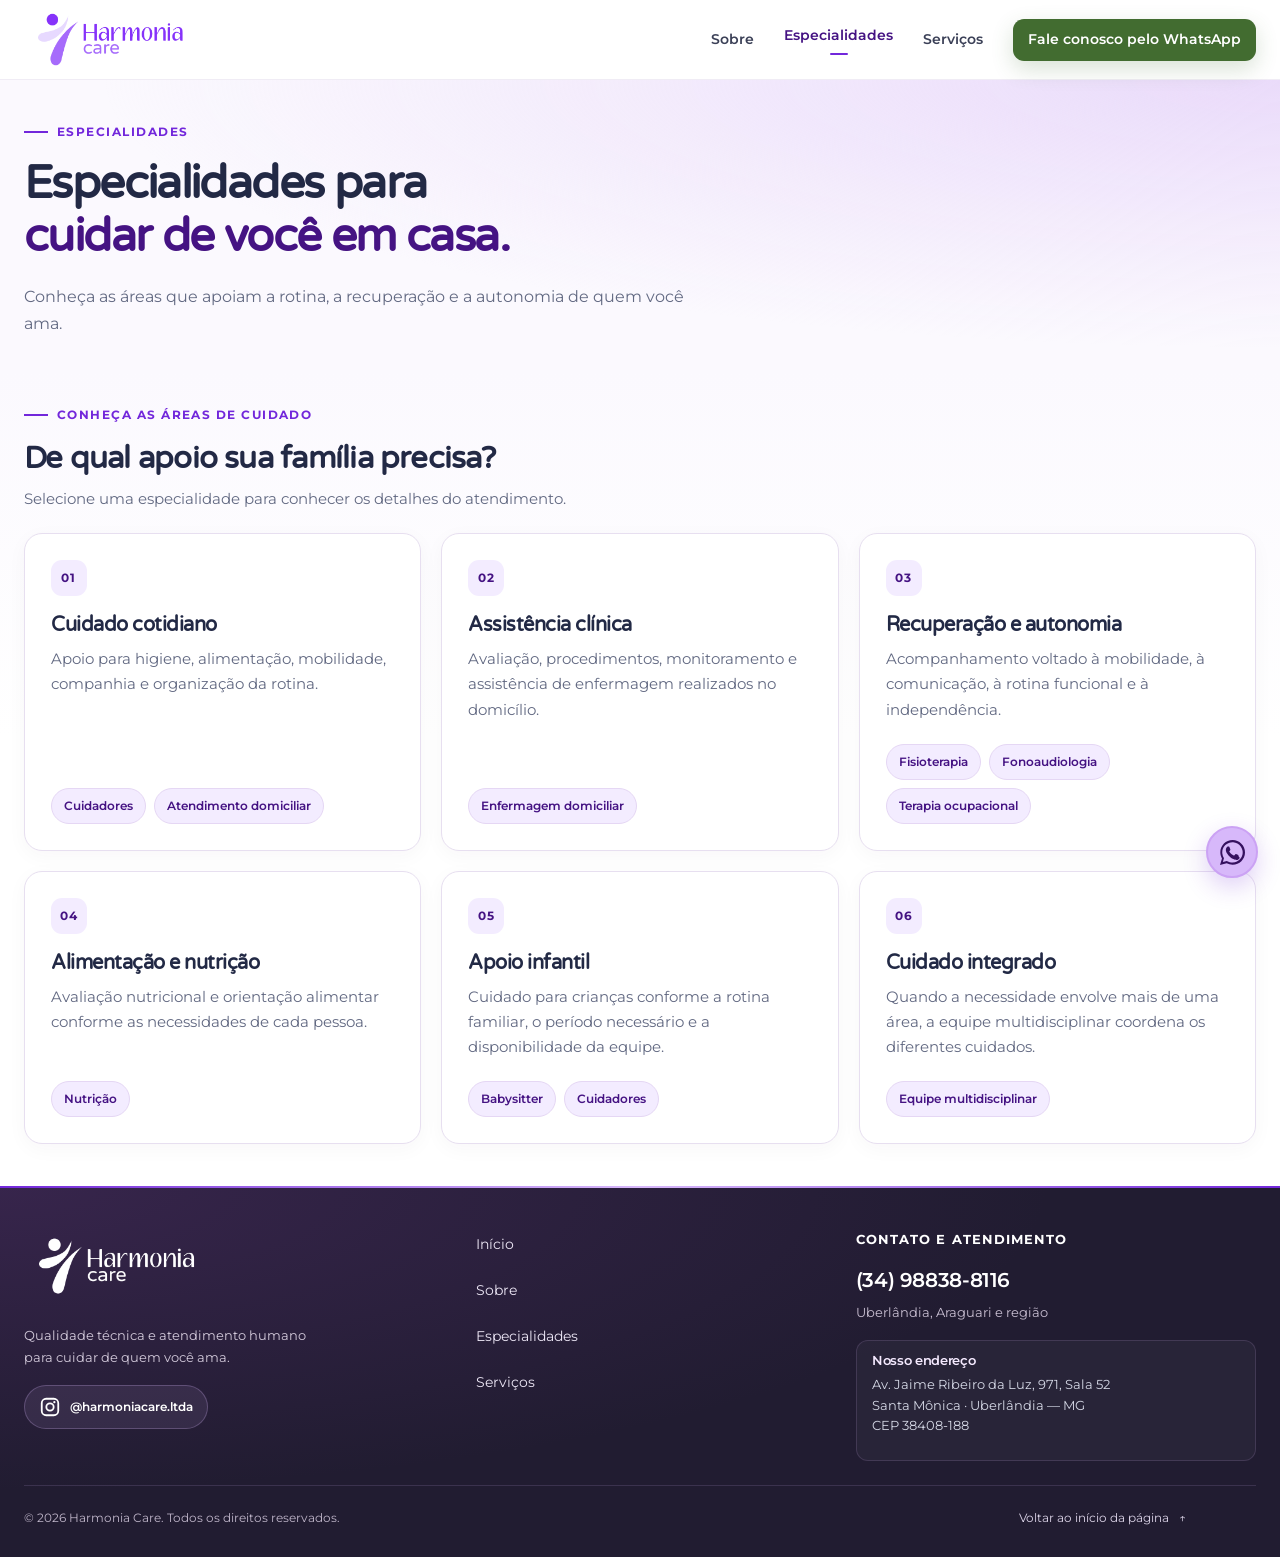
==== commit ac5c02d6: "Fix shared footer and normalize homepage branding" ====
--- a/especialidades/index.html
+++ b/especialidades/index.html
@@ -8,7 +8,7 @@
   <title>Especialidades de cuidado domiciliar | Harmonia Care</title>
   <link rel="icon" href="/assets/images/logo.png" />
   <link rel="preload" as="font" href="/assets/fonts/varela-round-latin.woff2" type="font/woff2" crossorigin />
-  <link rel="stylesheet" href="/styles.css?v=20261015-5" />
+  <link rel="stylesheet" href="/styles.css?v=20261015-7" />
   <script src="/script.js?v=20261015-10" defer></script>
 </head>
 <body class="specialties-page">
--- a/styles.css
+++ b/styles.css
@@ -53,12 +53,13 @@
 
 .skip-link { position: fixed; z-index: 1000; top: 12px; left: 12px; padding: 12px 18px; transform: translateY(-160%); color: #fff; background: var(--brand-dark); border-radius: 8px; text-decoration: none; }
 .skip-link:focus { transform: translateY(0); }
+.visually-hidden { position: absolute !important; width: 1px !important; height: 1px !important; padding: 0 !important; margin: -1px !important; overflow: hidden !important; clip: rect(0, 0, 0, 0) !important; white-space: nowrap !important; border: 0 !important; }
 :focus-visible { outline: 3px solid #b46cff; outline-offset: 4px; }
 
 .site-header { position: sticky; z-index: 100; top: 0; height: var(--header-height); background: rgba(255,255,255,0.94); border-bottom: 1px solid rgba(69,19,131,0.08); backdrop-filter: blur(14px); }
 .header-inner { display: flex; align-items: center; height: 100%; gap: 34px; }
 .brand { flex: 0 0 auto; }
-.brand img { width: 156px; height: auto; }
+.brand img { width: 168px; height: auto; }
 .primary-nav { display: flex; align-items: center; justify-content: center; gap: 30px; margin-left: auto; }
 .primary-nav a { color: #3b4057; font-size: 0.88rem; font-weight: 600; text-decoration: none; transition: color 160ms ease; }
 .primary-nav a:hover { color: var(--brand); }
@@ -340,7 +341,7 @@
 .site-footer--refined { position: relative; padding: 42px 0 18px; color: #ddd5e9; background: radial-gradient(ellipse at 0 0, rgba(83,48,110,.44), transparent 58%), #211c31; }
 .site-footer--refined::before { content: ""; position: absolute; inset: 0 0 auto; height: 2px; background: linear-gradient(90deg, #7227db, #d7b8fa 50%, #7227db); }
 .site-footer--refined .footer__grid { grid-template-columns: 1.05fr .85fr 1.1fr; gap: clamp(30px, 5.5vw, 84px); align-items: start; }
-.site-footer--refined .footer__brand img { width: 154px; margin: 0; }
+.site-footer--refined .footer__brand img { width: 180px; height: auto; margin: 0; filter: brightness(0) invert(1); }
 .site-footer--refined .footer__home { display: inline-block; }
 .site-footer--refined .footer__brand p { max-width: 300px; margin: 13px 0 17px; color: #d4cbdc; font-size: .84rem; line-height: 1.65; }
 .site-footer--refined h2 { margin: 4px 0 13px; font-size: .7rem; letter-spacing: .11em; color: #cdb5e9; }
@@ -449,7 +450,7 @@
   h1 { font-size: clamp(2.15rem, 9.5vw, 2.75rem); overflow-wrap: break-word; }
   .eyebrow { align-items: flex-start; font-size: .69rem; letter-spacing: .09em; line-height: 1.45; }
   .home-page .site-header { top: 0; }
-  .brand img { width: 126px; }
+  .brand img { width: 136px; }
   .hero { min-height: max(780px, 100svh); padding: 0; }
   .hero__content { width: 100%; padding: 126px 0 224px; }
   .hero h1 { max-width: 100%; font-size: clamp(2.25rem, 9.6vw, 2.75rem); }
@@ -696,3 +697,22 @@
   .service-page .service-detail { padding: 22px 18px; }
   .service-page .care-flow.section--tight { padding: 34px 0; }
 }
+
+/* Mantém a faixa de parceiros no fluxo, logo após os botões do hero. */
+.home-page .hero-partners {
+  position: static;
+  width: min(650px, 100%);
+  margin: 24px 0 0;
+  padding: 14px 0 0;
+  background: transparent;
+  border: 0;
+  border-top: 1px solid rgba(255,255,255,.28);
+  border-radius: 0;
+  box-shadow: none;
+  backdrop-filter: none;
+  text-shadow: none;
+}
+
+@media (max-width: 620px) {
+  .home-page .hero-partners { margin-top: 20px; padding-top: 12px; }
+}
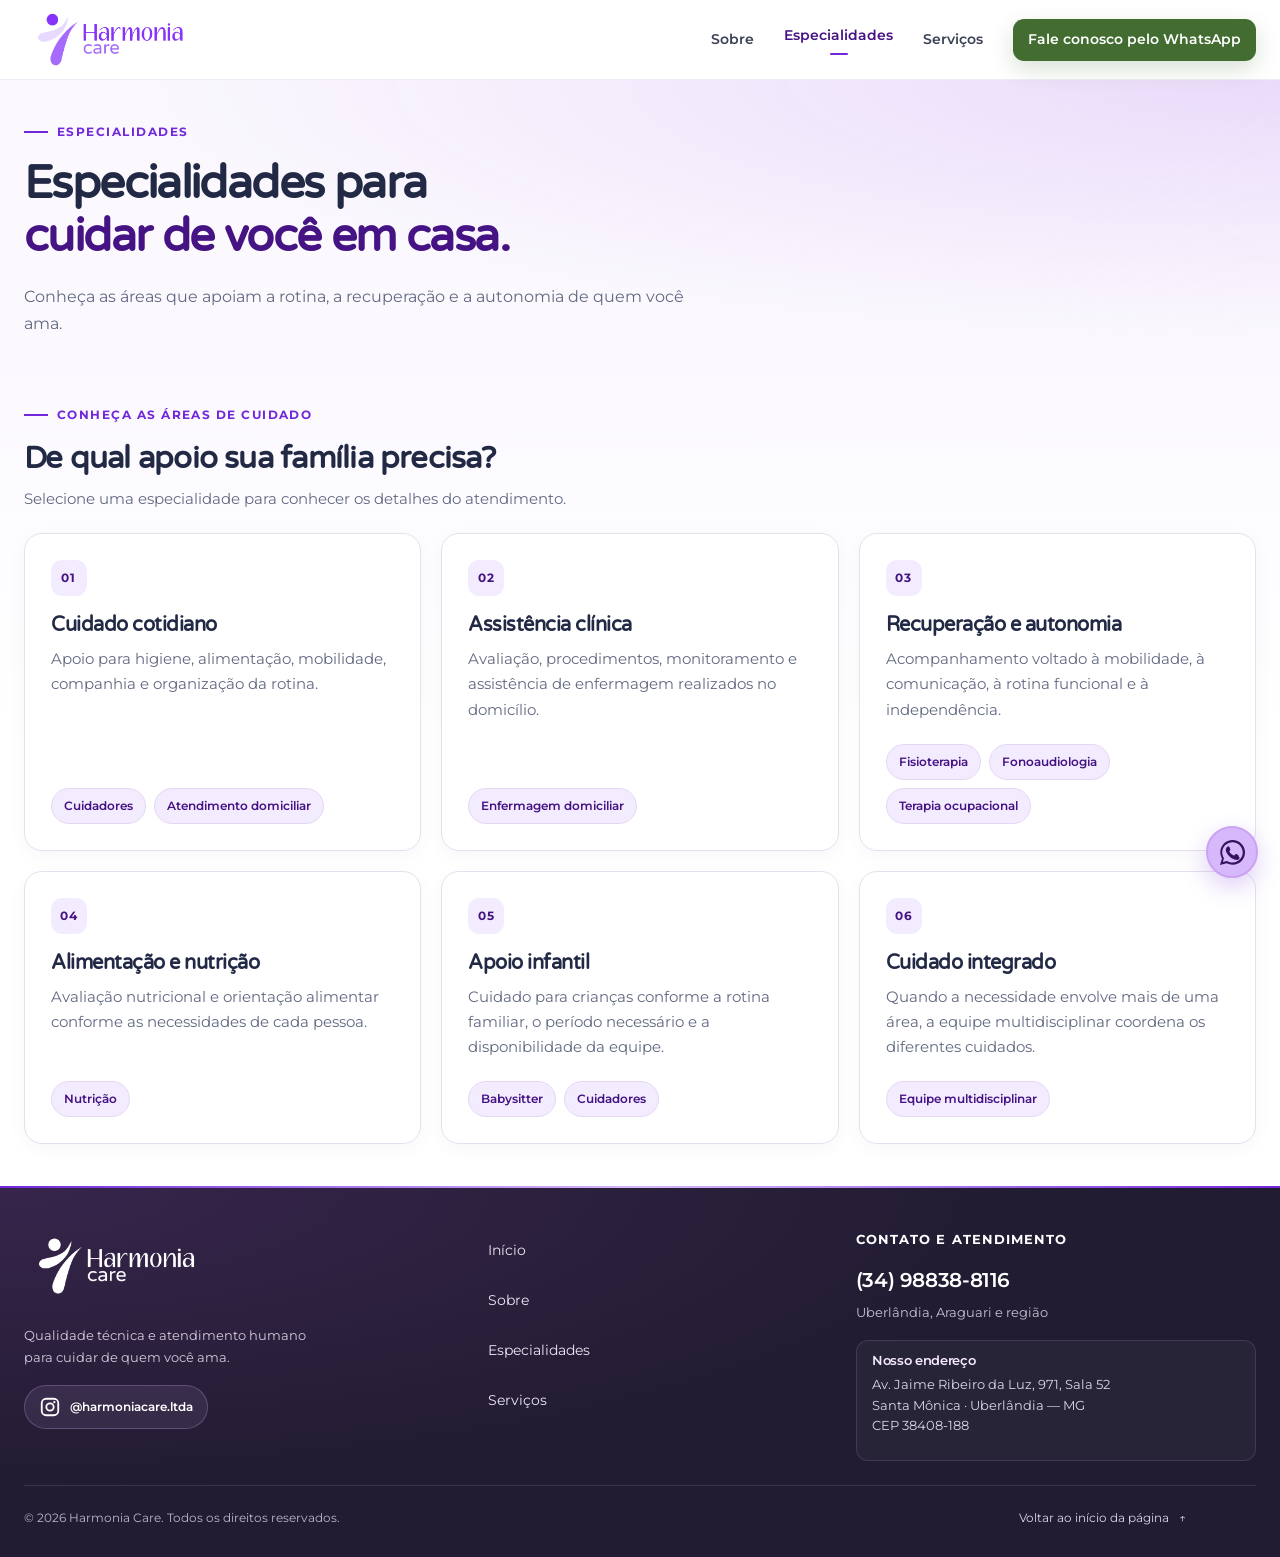
==== commit 5c9ecb81: "Refine footer navigation styling" ====
--- a/especialidades/index.html
+++ b/especialidades/index.html
@@ -8,7 +8,7 @@
   <title>Especialidades de cuidado domiciliar | Harmonia Care</title>
   <link rel="icon" href="/assets/images/logo.png" />
   <link rel="preload" as="font" href="/assets/fonts/varela-round-latin.woff2" type="font/woff2" crossorigin />
-  <link rel="stylesheet" href="/styles.css?v=20261015-7" />
+  <link rel="stylesheet" href="/styles.css?v=20261015-10" />
   <script src="/script.js?v=20261015-10" defer></script>
 </head>
 <body class="specialties-page">
@@ -91,7 +91,7 @@
       <strong id="partner-popup-title">Conheça nossos parceiros</strong>
       <div class="partner-popup__logos">
         <a href="https://somaneuromodulacao.com.br/" target="_blank" rel="noopener noreferrer" aria-label="Visitar o site da Soma Neuromodulação"><img src="/assets/images/partner-soma.webp" alt="Soma Neuromodulação" width="500" height="199" /><span>Soma Neuromodulação ↗</span></a>
-        <a href="https://cirurgicauberlandia.com.br/" target="_blank" rel="noopener noreferrer" aria-label="Visitar o site da Cirúrgica Uberlândia"><img src="/assets/images/partner-cirurgica.png" alt="Cirúrgica Uberlândia" width="400" height="131" /><span>Cirúrgica Uberlândia ↗</span></a>
+        <a href="https://www.instagram.com/cirurgicauberlandia/?hl=pt" target="_blank" rel="noopener noreferrer" aria-label="Visitar o Instagram da Cirúrgica Uberlândia"><img src="/assets/images/partner-cirurgica.png" alt="Cirúrgica Uberlândia" width="400" height="131" /><span>Cirúrgica Uberlândia ↗</span></a>
       </div>
       <a href="/#parceiros">Ver nossos parceiros →</a>
     </aside>
--- a/styles.css
+++ b/styles.css
@@ -348,9 +348,11 @@
 .site-footer--refined a { text-decoration: none; }
 .site-footer--refined a:hover { color: #e4caff; }
 .site-footer--refined a:focus-visible { outline: 2px solid #d7b8fa; outline-offset: 4px; border-radius: 4px; }
+.site-footer--refined .footer__navigation { padding-top: 3px; }
+.site-footer--refined .footer__navigation h2.visually-hidden { position: static; width: auto; height: auto; margin: 0 0 11px; overflow: visible; clip: auto; white-space: normal; font-size: .7rem; letter-spacing: .11em; color: #cdb5e9; text-transform: uppercase; }
 .site-footer--refined .footer__navigation ul { display: grid; gap: 5px; }
-.site-footer--refined .footer__navigation a { display: inline-flex; align-items: center; min-height: 34px; color: #ede7f6; font-size: .9rem; transition: color 160ms ease, transform 160ms ease; }
-.site-footer--refined .footer__navigation a:hover { color: #d7b8fa; transform: translateX(3px); }
+.site-footer--refined .footer__navigation a { display: flex; align-items: center; width: 100%; min-height: 38px; padding: 0 11px; border: 1px solid transparent; border-radius: 8px; color: #ede7f6; font-size: .88rem; transition: color 160ms ease, background-color 160ms ease, border-color 160ms ease; }
+.site-footer--refined .footer__navigation a:hover { color: #f1e5ff; border-color: rgba(215,184,250,.2); background: rgba(215,184,250,.09); }
 .site-footer--refined .footer-social { min-height: 44px; padding: 10px 14px; background: rgba(215,184,250,.09); border-color: rgba(215,184,250,.25); }
 .site-footer--refined .footer-social:hover { background: rgba(215,184,250,.2); }
 .site-footer--refined .footer__phone { display: inline-flex; align-items: center; min-height: 38px; font-size: 1.24rem; font-weight: 600; letter-spacing: -.02em; }
@@ -656,10 +658,10 @@
 
 /* Ritmo mais compacto nas páginas internas */
 @media (min-width: 1100px) {
-  .faq__grid { align-items: center; gap: 60px; }
+  .faq__grid { align-items: start; gap: 60px; }
   .faq__intro { position: static; }
   .faq__intro > p:not(.eyebrow) { margin-bottom: 20px; }
-  .faq__list { grid-template-columns: repeat(2, minmax(0, 1fr)); align-content: center; gap: 10px; }
+  .faq__list { grid-template-columns: minmax(0, 1fr); align-content: start; gap: 10px; }
   .faq__list details { align-self: start; }
 
   .about-page .about-intro { padding: 52px 0 56px; }
@@ -698,6 +700,31 @@
   .service-page .care-flow.section--tight { padding: 34px 0; }
 }
 
+/* FAQ: apresenta��o � esquerda e acorde�o uniforme � direita. */
+@media (min-width: 1100px) {
+  .faq__grid { grid-template-columns: minmax(300px, .72fr) minmax(0, 1.28fr); align-items: start; gap: 60px; }
+  .faq__intro { position: static; }
+  .faq__intro h2 { font-size: clamp(1.8rem, 2.5vw, 2.2rem); line-height: 1.15; white-space: nowrap; }
+  .faq__intro > p:not(.eyebrow) { margin-bottom: 20px; }
+  .faq__list { width: 100%; margin: 0; grid-template-columns: minmax(0, 1fr); align-content: start; gap: 10px; }
+  .faq__list summary { display: flex; min-height: 66px; align-items: center; padding: 14px 54px 14px 21px; }
+  .faq__list details[open] summary { padding-bottom: 14px; }
+}
+
+@media (max-width: 1099px) {
+  .faq__grid { grid-template-columns: minmax(0, 1fr); align-items: start; gap: 24px; }
+  .faq__intro { position: static; }
+  .faq__intro h2 { font-size: clamp(1.75rem, 4vw, 2.15rem); line-height: 1.15; white-space: nowrap; }
+  .faq__list { grid-template-columns: minmax(0, 1fr); }
+  .faq__list summary { display: flex; min-height: 62px; align-items: center; padding-top: 14px; padding-bottom: 14px; }
+  .faq__list details[open] summary { padding-bottom: 14px; }
+}
+
+@media (max-width: 620px) {
+  .faq__grid { gap: 20px; }
+  .faq__intro h2 { margin-bottom: 12px; font-size: clamp(1.6rem, 7.2vw, 2rem); }
+  .faq__intro > p:not(.eyebrow) { margin-bottom: 18px; }
+}
 /* Mantém a faixa de parceiros no fluxo, logo após os botões do hero. */
 .home-page .hero-partners {
   position: static;
